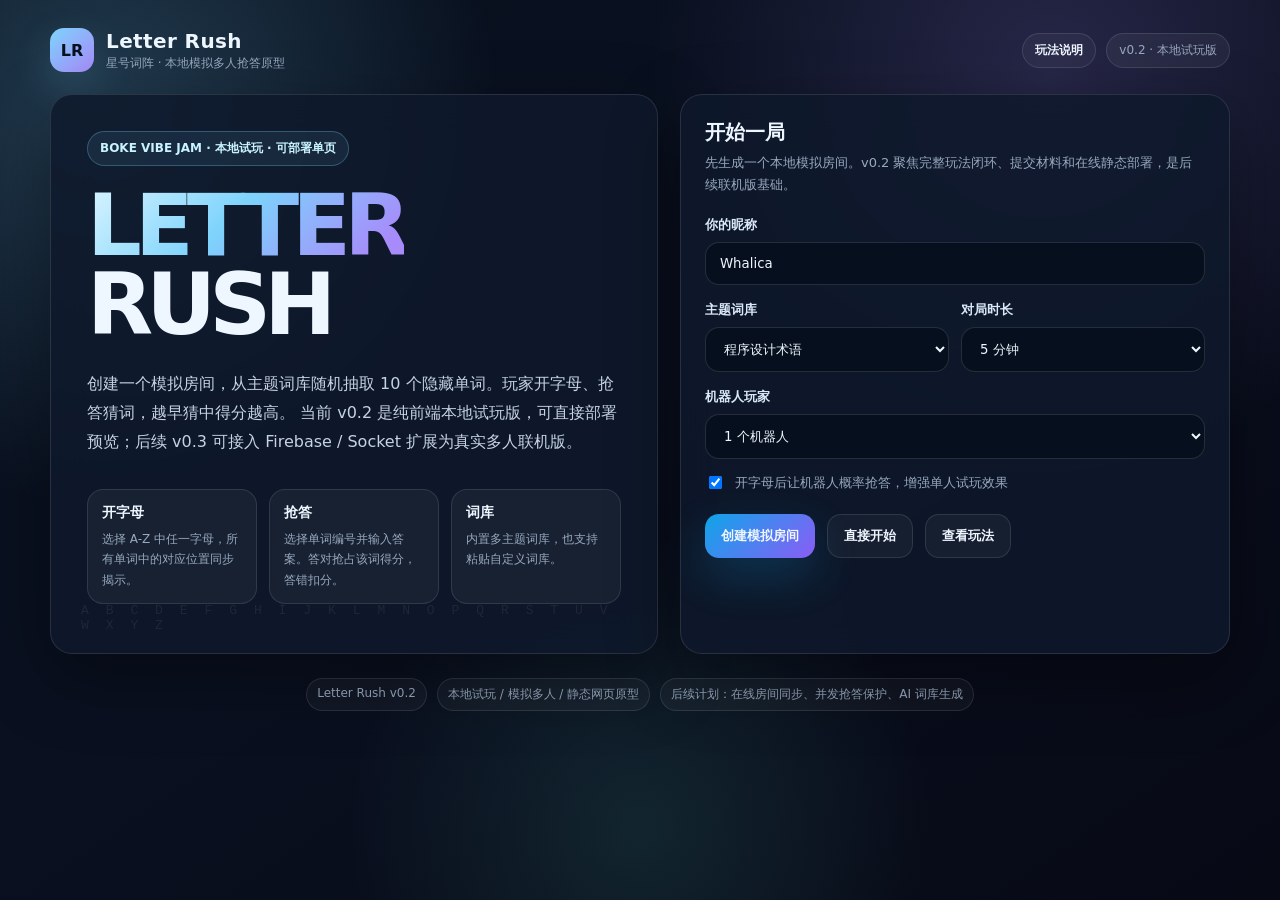
==== index.html @ 933802c8 "Add files via upload" ====
<!doctype html>
<html lang="zh-CN">
<head>
  <meta charset="UTF-8" />
  <meta name="viewport" content="width=device-width, initial-scale=1.0" />
  <title>Letter Rush：星号词阵 | v0.2</title>
  <link rel="stylesheet" href="style.css" />
</head>
<body>
  <div class="page-shell">
    <header class="topbar">
      <div class="brand">
        <div class="logo">LR</div>
        <div>
          <div class="brand-title">Letter Rush</div>
          <div class="brand-subtitle">星号词阵 · 本地模拟多人抢答原型</div>
        </div>
      </div>
      <div class="topbar-actions">
        <button id="rulesTopBtn" class="btn-ghost btn-small" type="button">玩法说明</button>
        <div class="pill">v0.2 · 本地试玩版</div>
      </div>
    </header>

    <main>
      <section id="homeScreen" class="screen active">
        <div class="hero-grid">
          <div class="card hero-card">
            <div class="kicker">BOKE VIBE JAM · 本地试玩 · 可部署单页</div>
            <h1><span class="gradient-text">LETTER</span><br />RUSH</h1>
            <p class="hero-desc">
              创建一个模拟房间，从主题词库随机抽取 10 个隐藏单词。玩家开字母、抢答猜词，越早猜中得分越高。
              当前 v0.2 是纯前端本地试玩版，可直接部署预览；后续 v0.3 可接入 Firebase / Socket 扩展为真实多人联机版。
            </p>
            <div class="feature-row">
              <div class="feature"><b>开字母</b><span>选择 A-Z 中任一字母，所有单词中的对应位置同步揭示。</span></div>
              <div class="feature"><b>抢答</b><span>选择单词编号并输入答案。答对抢占该词得分，答错扣分。</span></div>
              <div class="feature"><b>词库</b><span>内置多主题词库，也支持粘贴自定义词库。</span></div>
            </div>
          </div>

          <div class="card setup-card">
            <h2 class="section-title">开始一局</h2>
            <p class="section-desc">先生成一个本地模拟房间。v0.2 聚焦完整玩法闭环、提交材料和在线静态部署，是后续联机版基础。</p>

            <label for="nicknameInput">你的昵称</label>
            <input id="nicknameInput" maxlength="16" placeholder="例如 Whalica" value="Whalica" />

            <div class="form-row">
              <div>
                <label for="themeSelect">主题词库</label>
                <select id="themeSelect">
                  <option value="programming">程序设计术语</option>
                  <option value="cet4">CET4 高频词</option>
                  <option value="campus">校园生活</option>
                  <option value="games">游戏与动漫</option>
                  <option value="custom">自定义词库</option>
                </select>
              </div>
              <div>
                <label for="roundTimeSelect">对局时长</label>
                <select id="roundTimeSelect">
                  <option value="180">3 分钟</option>
                  <option value="300" selected>5 分钟</option>
                  <option value="600">10 分钟</option>
                  <option value="0">不限时</option>
                </select>
              </div>
            </div>

            <div id="customWordsPanel" class="hidden">
              <label for="customWordsInput">自定义词库</label>
              <textarea id="customWordsInput" placeholder="每行一个词，或用逗号分隔。至少 10 个。\n例如：\nalgorithm\nnetwork\nvariable"></textarea>
              <div class="hint">支持英文单词、短语、连字符。空格和符号会直接显示，字母会隐藏。</div>
            </div>

            <label for="botCountSelect">机器人玩家</label>
            <select id="botCountSelect">
              <option value="0">不添加</option>
              <option value="1" selected>1 个机器人</option>
              <option value="2">2 个机器人</option>
              <option value="3">3 个机器人</option>
            </select>

            <div class="checkbox-row">
              <input id="autoBotCheck" type="checkbox" checked />
              <span>开字母后让机器人概率抢答，增强单人试玩效果</span>
            </div>

            <div id="homeAlert" class="alert"></div>

            <div class="btn-row">
              <button id="createRoomBtn" class="btn-primary">创建模拟房间</button>
              <button id="quickStartBtn" class="btn-ghost">直接开始</button>
              <button id="rulesBtn" class="btn-ghost" type="button">查看玩法</button>
            </div>
          </div>
        </div>
      </section>

      <section id="lobbyScreen" class="screen">
        <div class="lobby-grid">
          <div class="card lobby-card">
            <h2 class="section-title">等待房间</h2>
            <p class="section-desc">当前是本地模拟房间。真实联机版可以把此处替换为 Firebase 房间同步。</p>
            <div id="roomCode" class="room-code">----</div>
            <div class="btn-row">
              <button id="copyRoomBtn" class="btn-ghost">复制房间号</button>
              <button id="backHomeBtn" class="btn-ghost">返回首页</button>
            </div>
            <p class="hint">说明：本 MVP 不连接服务器，房间号用于展示完整交互流程。</p>
          </div>

          <div class="card lobby-card">
            <h2 class="section-title">玩家列表</h2>
            <p class="section-desc">可添加本地玩家，模拟多人轮流操作。排行榜和日志会按玩家记录。</p>
            <div id="lobbyPlayers" class="players-list"></div>

            <div class="form-row" style="margin-top: 16px;">
              <input id="addPlayerInput" maxlength="16" placeholder="添加本地玩家昵称" />
              <button id="addPlayerBtn" class="btn-good">添加玩家</button>
            </div>
            <div id="lobbyAlert" class="alert"></div>
            <div class="btn-row">
              <button id="startGameBtn" class="btn-primary">开始游戏</button>
            </div>
          </div>
        </div>
      </section>

      <section id="gameScreen" class="screen">
        <div class="game-layout">
          <div class="card game-card">
            <div class="game-head">
              <div class="stat">
                <div id="statRoom" class="stat-value">----</div>
                <div class="stat-label">房间号</div>
              </div>
              <div class="stat">
                <div id="statScore" class="stat-value">26</div>
                <div class="stat-label">当前答对分</div>
              </div>
              <div class="stat">
                <div id="statLetters" class="stat-value">0</div>
                <div class="stat-label">已开字母</div>
              </div>
              <div class="stat">
                <div id="statTimer" class="stat-value">--:--</div>
                <div class="stat-label">剩余时间</div>
              </div>
            </div>

            <div class="form-row" style="margin-bottom: 16px;">
              <div>
                <label for="activePlayerSelect" style="margin-top:0;">当前操作玩家</label>
                <select id="activePlayerSelect"></select>
              </div>
              <div>
                <label style="margin-top:0;">已开字母</label>
                <div id="revealedLettersText" class="tag">暂无</div>
              </div>
            </div>

            <h2 class="section-title">词阵</h2>
            <p class="section-desc">点击某个词卡可选中抢答目标。已猜中的单词会锁定，不再重复得分。</p>
            <div id="wordGrid" class="word-grid"></div>

            <div id="lettersPanel" class="letters"></div>

            <div class="guess-box">
              <h3 class="section-title" style="font-size:16px;">抢答</h3>
              <div class="inline-fields">
                <div>
                  <label for="guessWordSelect">单词编号</label>
                  <select id="guessWordSelect"></select>
                </div>
                <div>
                  <label for="guessInput">答案</label>
                  <input id="guessInput" placeholder="输入完整答案，不区分大小写" />
                </div>
              </div>
              <div id="gameAlert" class="alert"></div>
              <div class="btn-row">
                <button id="submitGuessBtn" class="btn-primary">提交抢答</button>
                <button id="finishGameBtn" class="btn-danger">结束本局</button>
              </div>
            </div>
          </div>

          <aside class="side-stack">
            <div class="card side-card">
              <h2 class="section-title">排行榜</h2>
              <p class="section-desc">答对越早，分数越高；猜错扣 1 分。</p>
              <div id="rankingList" class="ranking-list"></div>
            </div>
            <div class="card side-card">
              <h2 class="section-title">操作日志</h2>
              <div id="logList" class="log-list"></div>
            </div>
          </aside>
        </div>
      </section>

      <section id="resultScreen" class="screen">
        <div class="result-layout">
          <div class="card result-card">
            <div class="winner-box">
              <div class="tag good">游戏结束</div>
              <p class="small-muted" style="margin:18px 0 8px;">本局冠军</p>
              <div id="winnerName" class="winner-name gradient-text">-</div>
            </div>
            <h2 class="section-title">最终排名</h2>
            <div id="finalRanking" class="ranking-list"></div>
            <div class="btn-row">
              <button id="restartBtn" class="btn-primary">再来一局</button>
              <button id="resultHomeBtn" class="btn-ghost">返回首页</button>
            </div>
          </div>

          <div class="card result-card">
            <h2 class="section-title">完整答案</h2>
            <p class="section-desc">用于结算复盘。后续联机版可增加历史战绩和分享图。</p>
            <div id="answersList" class="answers-list"></div>
          </div>
        </div>
      </section>
    </main>

    <footer class="project-footer">
      <span>Letter Rush v0.2</span>
      <span>本地试玩 / 模拟多人 / 静态网页原型</span>
      <span>后续计划：在线房间同步、并发抢答保护、AI 词库生成</span>
    </footer>
  </div>


  <div id="rulesModal" class="modal hidden" role="dialog" aria-modal="true" aria-labelledby="rulesTitle">
    <div class="modal-card">
      <div class="modal-head">
        <div>
          <h2 id="rulesTitle" class="section-title">玩法说明</h2>
          <p class="section-desc">v0.2 为本地试玩版，支持本地模拟多人和机器人玩家。</p>
        </div>
        <button id="closeRulesBtn" class="btn-ghost btn-small" type="button">关闭</button>
      </div>
      <ol class="rules-list">
        <li>每局从所选主题词库中随机抽取 10 个单词或短语，初始字母显示为星号。</li>
        <li>点击 A-Z 字母后，所有未猜中单词中的对应位置会同步揭示。</li>
        <li>玩家可以随时选择某个单词编号并提交完整答案进行抢答。</li>
        <li>答对得分为 <code>max(1, 26 - 已开字母数量)</code>，越早答对收益越高。</li>
        <li>答错扣 1 分；已猜中的单词会锁定，不会重复得分。</li>
        <li>所有单词被猜出、倒计时结束或玩家手动结束后进入结算页。</li>
      </ol>
      <div class="version-note">
        当前房间号用于展示完整交互流程，不连接真实服务器。真实在线联机将在 v0.3 通过 Firebase / WebSocket 扩展。
      </div>
    </div>
  </div>

  <script src="main.js"></script>
</body>
</html>
---- style.css ----
:root {
      --bg: #08111f;
      --panel: rgba(14, 25, 44, 0.86);
      --panel-2: rgba(20, 35, 62, 0.88);
      --text: #eef6ff;
      --muted: #98a9bf;
      --line: rgba(255, 255, 255, 0.11);
      --brand: #7dd3fc;
      --brand-2: #a78bfa;
      --good: #5eead4;
      --warn: #facc15;
      --bad: #fb7185;
      --shadow: 0 24px 70px rgba(0, 0, 0, 0.36);
      --radius: 22px;
      --mono: ui-monospace, SFMono-Regular, Menlo, Monaco, Consolas, "Liberation Mono", monospace;
      --sans: Inter, ui-sans-serif, system-ui, -apple-system, BlinkMacSystemFont, "Segoe UI", sans-serif;
    }

    * { box-sizing: border-box; }

    body {
      margin: 0;
      min-height: 100vh;
      font-family: var(--sans);
      color: var(--text);
      background:
        radial-gradient(circle at 8% 12%, rgba(125, 211, 252, 0.22), transparent 28%),
        radial-gradient(circle at 82% 8%, rgba(167, 139, 250, 0.18), transparent 30%),
        radial-gradient(circle at 50% 92%, rgba(94, 234, 212, 0.11), transparent 28%),
        linear-gradient(145deg, #07101d 0%, #0a1020 45%, #070915 100%);
      overflow-x: hidden;
    }

    .page-shell {
      width: min(1180px, calc(100vw - 32px));
      margin: 0 auto;
      padding: 28px 0 44px;
    }

    .topbar {
      display: flex;
      justify-content: space-between;
      align-items: center;
      gap: 16px;
      margin-bottom: 22px;
    }

    .brand {
      display: flex;
      align-items: center;
      gap: 12px;
      user-select: none;
    }

    .logo {
      width: 44px;
      height: 44px;
      border-radius: 14px;
      display: grid;
      place-items: center;
      font-weight: 900;
      color: #08111f;
      background: linear-gradient(135deg, var(--brand), var(--brand-2));
      box-shadow: 0 16px 40px rgba(125, 211, 252, 0.18);
    }

    .brand-title {
      font-size: 20px;
      font-weight: 900;
      letter-spacing: 0.02em;
    }

    .brand-subtitle {
      margin-top: 2px;
      font-size: 12px;
      color: var(--muted);
    }

    .pill {
      border: 1px solid var(--line);
      background: rgba(255, 255, 255, 0.05);
      border-radius: 999px;
      padding: 8px 12px;
      color: var(--muted);
      font-size: 12px;
      white-space: nowrap;
    }

    .screen { display: none; }
    .screen.active { display: block; }

    .hero-grid {
      display: grid;
      grid-template-columns: 1.05fr 0.95fr;
      gap: 22px;
      align-items: stretch;
    }

    .card {
      border: 1px solid var(--line);
      background: var(--panel);
      border-radius: var(--radius);
      box-shadow: var(--shadow);
      backdrop-filter: blur(18px);
    }

    .hero-card {
      padding: 36px;
      min-height: 560px;
      position: relative;
      overflow: hidden;
    }

    .hero-card::after {
      content: "A B C D E F G H I J K L M N O P Q R S T U V W X Y Z";
      position: absolute;
      left: 30px;
      right: 30px;
      bottom: 20px;
      font-family: var(--mono);
      font-size: 13px;
      letter-spacing: 0.35em;
      color: rgba(255, 255, 255, 0.07);
      pointer-events: none;
    }

    .kicker {
      display: inline-flex;
      align-items: center;
      gap: 8px;
      border: 1px solid rgba(125, 211, 252, 0.28);
      background: rgba(125, 211, 252, 0.08);
      color: #c8f3ff;
      padding: 8px 12px;
      border-radius: 999px;
      font-size: 12px;
      font-weight: 700;
      margin-bottom: 20px;
    }

    h1 {
      margin: 0;
      font-size: clamp(40px, 7vw, 86px);
      line-height: 0.92;
      letter-spacing: -0.08em;
    }

    .gradient-text {
      background: linear-gradient(135deg, #e0f7ff, #7dd3fc 45%, #a78bfa 88%);
      -webkit-background-clip: text;
      background-clip: text;
      color: transparent;
    }

    .hero-desc {
      margin: 26px 0 0;
      max-width: 680px;
      color: #c5d3e5;
      line-height: 1.8;
      font-size: 16px;
    }

    .feature-row {
      display: grid;
      grid-template-columns: repeat(3, 1fr);
      gap: 12px;
      margin-top: 32px;
      max-width: 760px;
    }

    .feature {
      padding: 14px;
      border-radius: 16px;
      border: 1px solid var(--line);
      background: rgba(255, 255, 255, 0.045);
    }

    .feature b {
      display: block;
      margin-bottom: 6px;
      font-size: 14px;
    }

    .feature span {
      color: var(--muted);
      font-size: 12px;
      line-height: 1.55;
    }

    .setup-card {
      padding: 24px;
      min-height: 560px;
    }

    .section-title {
      margin: 0 0 6px;
      font-size: 20px;
      font-weight: 900;
    }

    .section-desc {
      margin: 0 0 20px;
      color: var(--muted);
      font-size: 13px;
      line-height: 1.7;
    }

    label {
      display: block;
      margin: 16px 0 8px;
      color: #d9e8f8;
      font-size: 13px;
      font-weight: 800;
    }

    input, select, textarea {
      width: 100%;
      border: 1px solid rgba(255, 255, 255, 0.12);
      border-radius: 14px;
      background: rgba(7, 15, 28, 0.84);
      color: var(--text);
      padding: 13px 14px;
      outline: none;
      font-family: inherit;
      transition: border 0.2s, box-shadow 0.2s, background 0.2s;
    }

    textarea {
      resize: vertical;
      min-height: 96px;
      line-height: 1.6;
    }

    input:focus, select:focus, textarea:focus {
      border-color: rgba(125, 211, 252, 0.72);
      box-shadow: 0 0 0 4px rgba(125, 211, 252, 0.12);
    }

    .form-row {
      display: grid;
      grid-template-columns: 1fr 1fr;
      gap: 12px;
    }

    .checkbox-row {
      display: flex;
      gap: 10px;
      align-items: center;
      margin-top: 14px;
      color: var(--muted);
      font-size: 13px;
    }

    .checkbox-row input { width: auto; }

    .btn-row {
      display: flex;
      gap: 12px;
      flex-wrap: wrap;
      margin-top: 22px;
    }

    button {
      border: 0;
      border-radius: 14px;
      padding: 12px 16px;
      color: var(--text);
      background: rgba(255, 255, 255, 0.08);
      font-family: inherit;
      font-weight: 850;
      cursor: pointer;
      transition: transform 0.16s, box-shadow 0.16s, background 0.16s, opacity 0.16s;
    }

    button:hover:not(:disabled) {
      transform: translateY(-1px);
      background: rgba(255, 255, 255, 0.12);
    }

    button:disabled {
      opacity: 0.42;
      cursor: not-allowed;
    }

    .btn-primary {
      background: linear-gradient(135deg, #0ea5e9, #8b5cf6);
      box-shadow: 0 18px 44px rgba(14, 165, 233, 0.22);
    }

    .btn-primary:hover:not(:disabled) {
      background: linear-gradient(135deg, #38bdf8, #a78bfa);
    }

    .btn-danger { background: rgba(251, 113, 133, 0.16); color: #fecdd3; }
    .btn-good { background: rgba(94, 234, 212, 0.14); color: #ccfbf1; }
    .btn-ghost { border: 1px solid var(--line); background: rgba(255, 255, 255, 0.04); }

    .hint {
      color: var(--muted);
      font-size: 12px;
      line-height: 1.65;
      margin-top: 8px;
    }

    .alert {
      margin-top: 14px;
      display: none;
      border: 1px solid rgba(251, 113, 133, 0.28);
      background: rgba(251, 113, 133, 0.09);
      color: #fecdd3;
      border-radius: 14px;
      padding: 12px 14px;
      line-height: 1.6;
      font-size: 13px;
    }

    .alert.show { display: block; }

    .lobby-grid {
      display: grid;
      grid-template-columns: 0.92fr 1.08fr;
      gap: 22px;
    }

    .lobby-card, .game-card, .side-card, .result-card {
      padding: 24px;
    }

    .room-code {
      margin: 20px 0;
      padding: 24px;
      border-radius: 20px;
      border: 1px solid rgba(125, 211, 252, 0.28);
      background: rgba(125, 211, 252, 0.08);
      font-family: var(--mono);
      font-size: clamp(34px, 6vw, 64px);
      font-weight: 900;
      letter-spacing: 0.12em;
      text-align: center;
    }

    .players-list, .ranking-list, .log-list, .answers-list {
      display: flex;
      flex-direction: column;
      gap: 10px;
    }

    .player-item, .rank-item, .log-item, .answer-item {
      border: 1px solid var(--line);
      background: rgba(255, 255, 255, 0.045);
      border-radius: 16px;
      padding: 12px 14px;
      display: flex;
      align-items: center;
      justify-content: space-between;
      gap: 12px;
    }

    .avatar {
      width: 34px;
      height: 34px;
      border-radius: 12px;
      display: grid;
      place-items: center;
      font-weight: 900;
      color: #07101d;
      background: linear-gradient(135deg, var(--brand), var(--good));
      flex: 0 0 auto;
    }

    .player-main, .rank-main {
      display: flex;
      align-items: center;
      gap: 10px;
      min-width: 0;
    }

    .player-name, .rank-name {
      font-weight: 850;
      overflow: hidden;
      text-overflow: ellipsis;
      white-space: nowrap;
    }

    .tag {
      display: inline-flex;
      align-items: center;
      gap: 6px;
      border-radius: 999px;
      padding: 5px 9px;
      background: rgba(255, 255, 255, 0.06);
      color: var(--muted);
      font-size: 11px;
      font-weight: 800;
      white-space: nowrap;
    }

    .tag.good { color: #ccfbf1; background: rgba(94, 234, 212, 0.12); }
    .tag.warn { color: #fef3c7; background: rgba(250, 204, 21, 0.12); }
    .tag.bad { color: #fecdd3; background: rgba(251, 113, 133, 0.12); }

    .game-layout {
      display: grid;
      grid-template-columns: 1fr 330px;
      gap: 18px;
      align-items: start;
    }

    .game-head {
      display: grid;
      grid-template-columns: repeat(4, 1fr);
      gap: 10px;
      margin-bottom: 16px;
    }

    .stat {
      padding: 14px;
      border: 1px solid var(--line);
      border-radius: 16px;
      background: rgba(255, 255, 255, 0.045);
    }

    .stat-value {
      font-family: var(--mono);
      font-size: 21px;
      font-weight: 900;
    }

    .stat-label {
      margin-top: 4px;
      color: var(--muted);
      font-size: 12px;
    }

    .word-grid {
      display: grid;
      grid-template-columns: repeat(2, minmax(0, 1fr));
      gap: 12px;
    }

    .word-card {
      border: 1px solid var(--line);
      background: rgba(255, 255, 255, 0.045);
      border-radius: 18px;
      padding: 14px;
      position: relative;
      min-height: 108px;
      transition: border 0.16s, background 0.16s, transform 0.16s;
    }

    .word-card:hover {
      transform: translateY(-1px);
      background: rgba(255, 255, 255, 0.065);
    }

    .word-card.selected {
      border-color: rgba(125, 211, 252, 0.7);
      box-shadow: 0 0 0 4px rgba(125, 211, 252, 0.08);
    }

    .word-card.guessed {
      border-color: rgba(94, 234, 212, 0.38);
      background: rgba(94, 234, 212, 0.08);
    }

    .word-index {
      color: var(--muted);
      font-size: 12px;
      font-weight: 800;
      margin-bottom: 10px;
    }

    .masked-word {
      font-family: var(--mono);
      font-size: clamp(20px, 3.3vw, 32px);
      line-height: 1.2;
      letter-spacing: 0.08em;
      word-break: break-word;
      font-weight: 900;
    }

    .word-meta {
      margin-top: 12px;
      display: flex;
      justify-content: space-between;
      gap: 8px;
      align-items: center;
      color: var(--muted);
      font-size: 12px;
    }

    .letters {
      display: grid;
      grid-template-columns: repeat(13, 1fr);
      gap: 8px;
      margin-top: 16px;
    }

    .letter-btn {
      font-family: var(--mono);
      padding: 12px 0;
      border: 1px solid var(--line);
      background: rgba(255, 255, 255, 0.05);
    }

    .letter-btn.revealed {
      background: rgba(125, 211, 252, 0.15);
      color: #bae6fd;
      border-color: rgba(125, 211, 252, 0.24);
    }

    .guess-box {
      margin-top: 16px;
      padding: 16px;
      border: 1px solid var(--line);
      border-radius: 18px;
      background: rgba(255, 255, 255, 0.04);
    }

    .inline-fields {
      display: grid;
      grid-template-columns: 110px 1fr;
      gap: 10px;
      align-items: end;
    }

    .log-list {
      max-height: 310px;
      overflow: auto;
      padding-right: 4px;
    }

    .log-item {
      display: block;
      color: #c9d8e8;
      line-height: 1.55;
      font-size: 12px;
    }

    .rank-score {
      font-family: var(--mono);
      font-size: 19px;
      font-weight: 900;
      color: #cffafe;
    }

    .side-stack {
      display: flex;
      flex-direction: column;
      gap: 18px;
    }

    .result-layout {
      display: grid;
      grid-template-columns: 0.95fr 1.05fr;
      gap: 22px;
    }

    .winner-box {
      padding: 24px;
      border-radius: 20px;
      background: linear-gradient(135deg, rgba(14, 165, 233, 0.18), rgba(139, 92, 246, 0.16));
      border: 1px solid rgba(125, 211, 252, 0.26);
      margin-bottom: 18px;
    }

    .winner-name {
      font-size: clamp(30px, 5vw, 56px);
      line-height: 1;
      font-weight: 950;
      letter-spacing: -0.05em;
    }

    .answer-item {
      align-items: flex-start;
    }

    .answer-word {
      font-family: var(--mono);
      font-weight: 900;
      color: #e0f2fe;
    }

    .small-muted { color: var(--muted); font-size: 12px; line-height: 1.55; }
    .hidden { display: none !important; }

    @media (max-width: 960px) {
      .hero-grid, .lobby-grid, .game-layout, .result-layout {
        grid-template-columns: 1fr;
      }
      .game-head { grid-template-columns: repeat(2, 1fr); }
      .word-grid { grid-template-columns: 1fr; }
    }

    @media (max-width: 620px) {
      .page-shell { width: min(100vw - 20px, 1180px); padding-top: 16px; }
      .topbar { align-items: flex-start; }
      .hero-card, .setup-card, .lobby-card, .game-card, .side-card, .result-card { padding: 18px; }
      .feature-row, .form-row, .inline-fields { grid-template-columns: 1fr; }
      .letters { grid-template-columns: repeat(7, 1fr); }
      .pill { display: none; }
    }

/* v0.2 submission-friendly enhancements */
.topbar-actions {
  display: flex;
  align-items: center;
  gap: 10px;
  flex-wrap: wrap;
  justify-content: flex-end;
}

.btn-small {
  padding: 8px 12px;
  border-radius: 999px;
  font-size: 12px;
}

.project-footer {
  margin-top: 24px;
  display: flex;
  flex-wrap: wrap;
  gap: 10px;
  justify-content: center;
  color: var(--muted);
  font-size: 12px;
}

.project-footer span {
  border: 1px solid var(--line);
  background: rgba(255, 255, 255, 0.04);
  border-radius: 999px;
  padding: 7px 10px;
}

.modal {
  position: fixed;
  inset: 0;
  z-index: 50;
  display: grid;
  place-items: center;
  padding: 18px;
  background: rgba(2, 6, 23, 0.72);
  backdrop-filter: blur(14px);
}

.modal-card {
  width: min(720px, 100%);
  border: 1px solid rgba(255, 255, 255, 0.14);
  background: rgba(14, 25, 44, 0.96);
  border-radius: 24px;
  box-shadow: 0 30px 90px rgba(0, 0, 0, 0.48);
  padding: 24px;
}

.modal-head {
  display: flex;
  justify-content: space-between;
  gap: 14px;
  align-items: flex-start;
  margin-bottom: 10px;
}

.rules-list {
  margin: 16px 0 0;
  padding-left: 22px;
  color: #d7e8f7;
  line-height: 1.85;
}

.rules-list code {
  font-family: var(--mono);
  color: #bae6fd;
  background: rgba(125, 211, 252, 0.08);
  border: 1px solid rgba(125, 211, 252, 0.18);
  border-radius: 8px;
  padding: 2px 6px;
}

.version-note {
  margin-top: 18px;
  border: 1px solid rgba(250, 204, 21, 0.22);
  background: rgba(250, 204, 21, 0.08);
  color: #fef3c7;
  border-radius: 16px;
  padding: 12px 14px;
  line-height: 1.7;
  font-size: 13px;
}

@media (max-width: 620px) {
  .topbar-actions { justify-content: flex-start; }
  .modal-card { padding: 18px; }
  .modal-head { flex-direction: column; }
  .project-footer { justify-content: flex-start; }
}
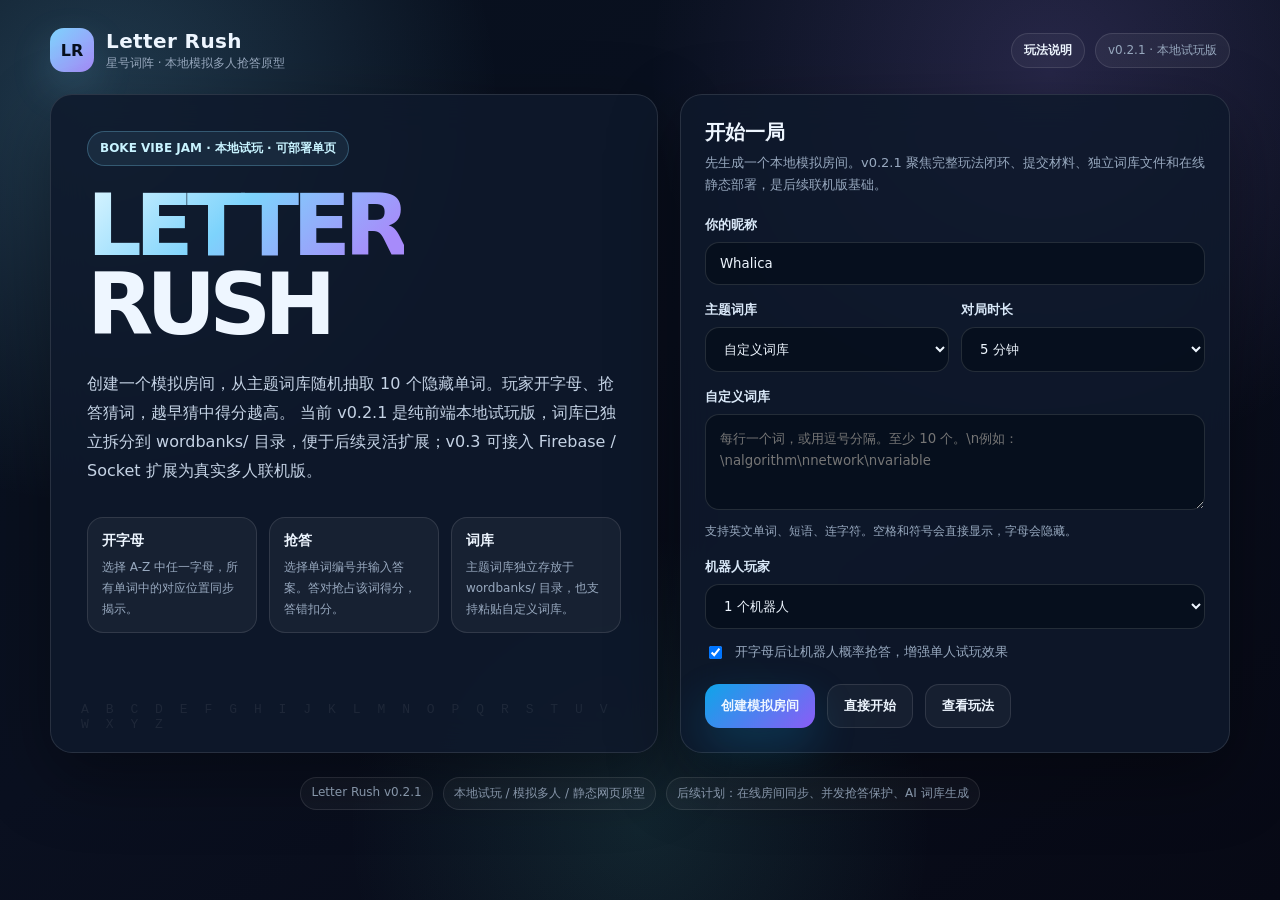
==== commit 8c814c13: "Add files via upload" ====
--- a/index.html
+++ b/index.html
@@ -3,7 +3,7 @@
 <head>
   <meta charset="UTF-8" />
   <meta name="viewport" content="width=device-width, initial-scale=1.0" />
-  <title>Letter Rush：星号词阵 | v0.2</title>
+  <title>Letter Rush：星号词阵 | v0.2.1</title>
   <link rel="stylesheet" href="style.css" />
 </head>
 <body>
@@ -18,7 +18,7 @@
       </div>
       <div class="topbar-actions">
         <button id="rulesTopBtn" class="btn-ghost btn-small" type="button">玩法说明</button>
-        <div class="pill">v0.2 · 本地试玩版</div>
+        <div class="pill">v0.2.1 · 本地试玩版</div>
       </div>
     </header>
 
@@ -30,18 +30,18 @@
             <h1><span class="gradient-text">LETTER</span><br />RUSH</h1>
             <p class="hero-desc">
               创建一个模拟房间，从主题词库随机抽取 10 个隐藏单词。玩家开字母、抢答猜词，越早猜中得分越高。
-              当前 v0.2 是纯前端本地试玩版，可直接部署预览；后续 v0.3 可接入 Firebase / Socket 扩展为真实多人联机版。
+              当前 v0.2.1 是纯前端本地试玩版，词库已独立拆分到 wordbanks/ 目录，便于后续灵活扩展；v0.3 可接入 Firebase / Socket 扩展为真实多人联机版。
             </p>
             <div class="feature-row">
               <div class="feature"><b>开字母</b><span>选择 A-Z 中任一字母，所有单词中的对应位置同步揭示。</span></div>
               <div class="feature"><b>抢答</b><span>选择单词编号并输入答案。答对抢占该词得分，答错扣分。</span></div>
-              <div class="feature"><b>词库</b><span>内置多主题词库，也支持粘贴自定义词库。</span></div>
+              <div class="feature"><b>词库</b><span>主题词库独立存放于 wordbanks/ 目录，也支持粘贴自定义词库。</span></div>
             </div>
           </div>
 
           <div class="card setup-card">
             <h2 class="section-title">开始一局</h2>
-            <p class="section-desc">先生成一个本地模拟房间。v0.2 聚焦完整玩法闭环、提交材料和在线静态部署，是后续联机版基础。</p>
+            <p class="section-desc">先生成一个本地模拟房间。v0.2.1 聚焦完整玩法闭环、提交材料、独立词库文件和在线静态部署，是后续联机版基础。</p>
 
             <label for="nicknameInput">你的昵称</label>
             <input id="nicknameInput" maxlength="16" placeholder="例如 Whalica" value="Whalica" />
@@ -50,10 +50,6 @@
               <div>
                 <label for="themeSelect">主题词库</label>
                 <select id="themeSelect">
-                  <option value="programming">程序设计术语</option>
-                  <option value="cet4">CET4 高频词</option>
-                  <option value="campus">校园生活</option>
-                  <option value="games">游戏与动漫</option>
                   <option value="custom">自定义词库</option>
                 </select>
               </div>
@@ -227,7 +223,7 @@
     </main>
 
     <footer class="project-footer">
-      <span>Letter Rush v0.2</span>
+      <span>Letter Rush v0.2.1</span>
       <span>本地试玩 / 模拟多人 / 静态网页原型</span>
       <span>后续计划：在线房间同步、并发抢答保护、AI 词库生成</span>
     </footer>
@@ -239,12 +235,12 @@
       <div class="modal-head">
         <div>
           <h2 id="rulesTitle" class="section-title">玩法说明</h2>
-          <p class="section-desc">v0.2 为本地试玩版，支持本地模拟多人和机器人玩家。</p>
+          <p class="section-desc">v0.2.1 为本地试玩版，支持本地模拟多人、机器人玩家和独立词库文件。</p>
         </div>
         <button id="closeRulesBtn" class="btn-ghost btn-small" type="button">关闭</button>
       </div>
       <ol class="rules-list">
-        <li>每局从所选主题词库中随机抽取 10 个单词或短语，初始字母显示为星号。</li>
+        <li>每局从所选主题词库文件中随机抽取 10 个单词或短语，初始字母显示为星号。</li>
         <li>点击 A-Z 字母后，所有未猜中单词中的对应位置会同步揭示。</li>
         <li>玩家可以随时选择某个单词编号并提交完整答案进行抢答。</li>
         <li>答对得分为 <code>max(1, 26 - 已开字母数量)</code>，越早答对收益越高。</li>
@@ -257,6 +253,11 @@
     </div>
   </div>
 
+  <script src="wordbanks/programming.js"></script>
+  <script src="wordbanks/cet4.js"></script>
+  <script src="wordbanks/campus.js"></script>
+  <script src="wordbanks/games.js"></script>
+  <script src="wordbanks/competitive_programming.js"></script>
   <script src="main.js"></script>
 </body>
 </html>
